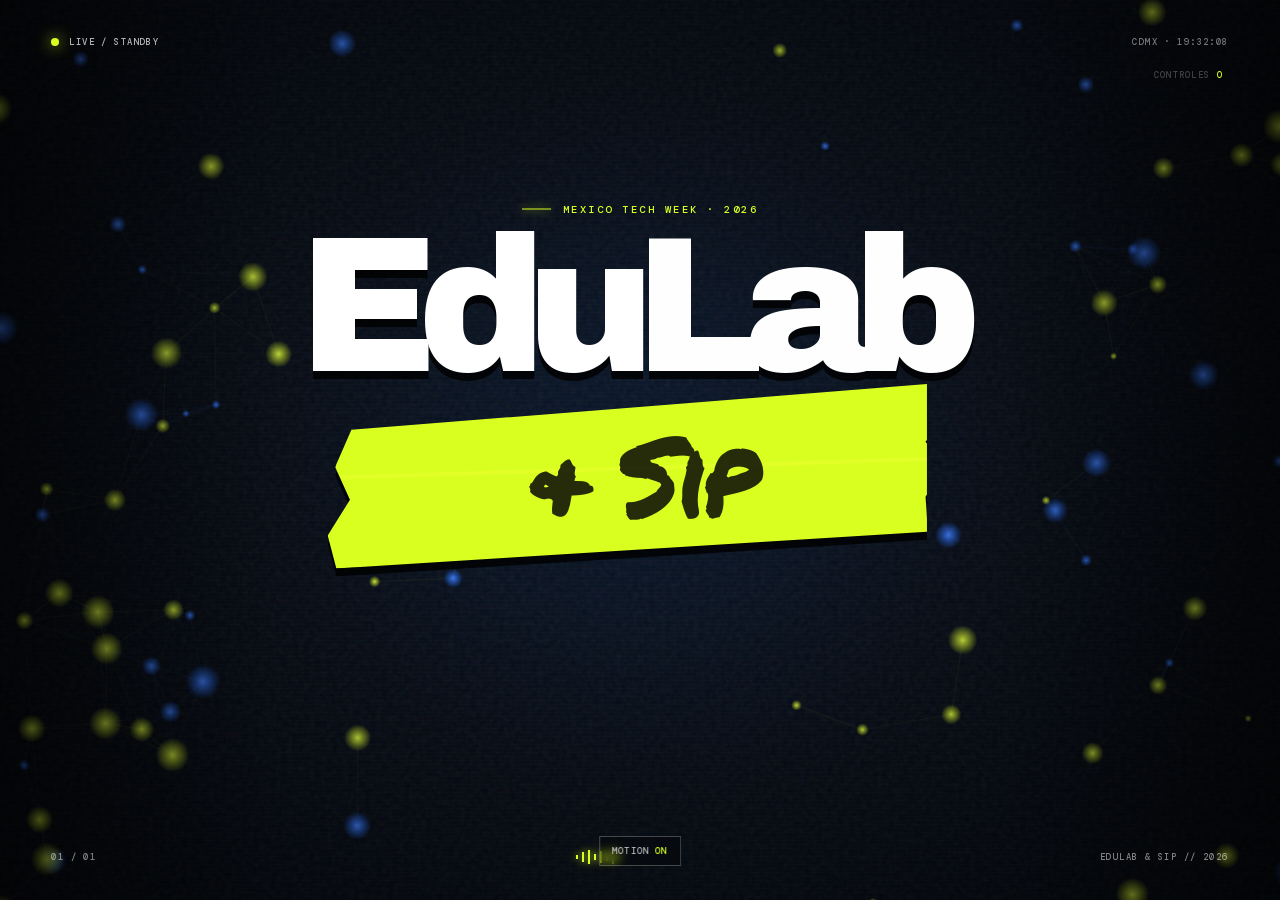
==== index.html @ c6110ec2 "feat:primer commit" ====
<!doctype html>
<html lang="es">
  <head>
    <meta charset="UTF-8" />
    <meta name="viewport" content="width=device-width, initial-scale=1.0" />
    <meta name="theme-color" content="#050505" />
    <title>EduLab &amp; Sip — Signal Found</title>
    <link rel="preload" href="fonts/archivo-black.woff2" as="font" type="font/woff2" crossorigin />
    <link rel="preload" href="fonts/permanent-marker.woff2" as="font" type="font/woff2" crossorigin />
    <link rel="stylesheet" href="styles.css" />
  </head>
  <body>
    <main class="stage" aria-label="Pantalla de espera EduLab y Sip">
      <canvas id="reef" aria-hidden="true"></canvas>
      <div class="grain" aria-hidden="true"></div>
      <div class="scanlines" aria-hidden="true"></div>
      <div class="vignette" aria-hidden="true"></div>

      <header class="topbar">
        <span class="system-tag"><i></i> LIVE / STANDBY</span>
        <span class="system-tag right">CDMX · 19:32:08</span>
      </header>

      <section class="hero">
        <div class="eyebrow"><span></span> MEXICO TECH WEEK · 2026</div>
        <div class="wordmark" aria-label="EduLab y Sip">
          <div class="edu">EduLab</div>
          <div class="brush-wrap"><div class="brush"><span>&amp; Sip</span></div></div>
          <div class="byline">by <strong>Dekids</strong></div>
        </div>
        <p class="status"><span class="orb"></span> Para gente sin miedo a soñar</p>
      </section>

      <section class="show" aria-live="polite" aria-hidden="true">
        <div class="show-art" aria-hidden="true">
          <svg class="rocket-doodle" viewBox="0 0 180 250" fill="none">
            <path d="M95 20C140 62 143 125 116 166L65 111C57 72 70 40 95 20Z" stroke="currentColor" stroke-width="8" stroke-linejoin="round" />
            <path d="M65 111L32 124L51 151L72 145M116 166L108 200L78 176L82 154" stroke="currentColor" stroke-width="8" stroke-linejoin="round" />
            <circle cx="96" cy="86" r="18" stroke="currentColor" stroke-width="8" />
            <path d="M48 151C31 171 25 194 30 222M61 159C50 185 51 209 62 231M73 170C70 195 76 216 91 233" stroke="#ff3bb9" stroke-width="9" stroke-linecap="round" />
          </svg>
          <span class="doodle star-one">✦</span><span class="doodle star-two">✧</span><span class="doodle spark">✹</span>
          <span class="orbit orbit-one"></span><span class="orbit orbit-two"></span>
          <span class="idea-bulb">✷</span>
        </div>
        <div class="show-moments back" id="showMomentsBack" aria-hidden="true"></div>
        <div class="show-moments" id="showMoments" aria-hidden="true"></div>
        <div class="show-kicker">EDULAB &amp; SIP · PRESENTACIÓN <span id="showNumber">01</span></div>
        <div class="show-progress"><i id="progressFill"></i></div>
        <div class="show-copy">
          <p id="showOverline"></p>
          <h1 id="showTitle"></h1>
          <p id="showBody"></p>
        </div>
        <div class="show-extra" id="showExtra"></div>
        <div class="show-timer" id="showTimer" aria-live="off"></div>
        <div class="show-index"><span id="sceneIndex">01</span> / <span id="sceneTotal">03</span></div>
      </section>

      <footer class="footer">
        <span>01 / 01</span>
        <div class="signal"><b></b><b></b><b></b><b></b><b></b><b></b><b></b><b></b></div>
        <span>EDULAB &amp; SIP // 2026</span>
      </footer>
      <button class="sound-toggle" type="button" aria-pressed="false">MOTION <span>ON</span></button>
      <button class="operator-toggle" type="button" aria-expanded="false">CONTROLES <span>O</span></button>
      <aside class="operator-panel" aria-label="Controles de operador" aria-hidden="true">
        <strong>OPERADOR</strong>
        <p><kbd>1</kbd><kbd>2</kbd><kbd>3</kbd> Lanzar presentación</p>
        <p><kbd>S</kbd> Espera &nbsp; <kbd>ESPACIO</kbd> Pausa</p>
        <p><kbd>←</kbd><kbd>→</kbd> Escena &nbsp; <kbd>F</kbd> Fullscreen</p>
        <p><kbd>M</kbd> Auto / Manual &nbsp; <kbd>P</kbd> Presentador</p>
      </aside>
    </main>
    <script src="vendor/qrcode.js"></script>
    <script src="vendor/anime.umd.min.js"></script>
    <script src="moments.js"></script>
    <script src="cierre.js"></script>
    <script src="decks.js"></script>
    <script src="app.js"></script>
  </body>
</html>
---- styles.css ----
@font-face { font-family:"Archivo Black"; font-weight:400; font-display:swap; src:url("fonts/archivo-black.woff2") format("woff2"); }
@font-face { font-family:"DM Mono"; font-weight:400; font-display:swap; src:url("fonts/dm-mono-400.woff2") format("woff2"); }
@font-face { font-family:"DM Mono"; font-weight:500; font-display:swap; src:url("fonts/dm-mono-500.woff2") format("woff2"); }
@font-face { font-family:"Permanent Marker"; font-weight:400; font-display:swap; src:url("fonts/permanent-marker.woff2") format("woff2"); }
@font-face { font-family:"Space Grotesk"; font-weight:300 700; font-display:swap; src:url("fonts/space-grotesk.woff2") format("woff2"); }
:root { color-scheme: dark; --lime:#d9ff20; --blue:#1457ff; --ink:#030711; }
* { box-sizing: border-box; }
html,body,.stage { width:100%; height:100%; margin:0; overflow:hidden; background:var(--ink); }
body { font-family:"Space Grotesk", sans-serif; color:#fff; }
.stage { position:relative; isolation:isolate; min-height:540px; }
#reef,.grain,.scanlines,.vignette { position:absolute; inset:0; width:100%; height:100%; pointer-events:none; }
#reef { z-index:-4; }
.grain { z-index:-3; opacity:.1; background-image:url("data:image/svg+xml,%3Csvg viewBox='0 0 180 180' xmlns='http://www.w3.org/2000/svg'%3E%3Cfilter id='n'%3E%3CfeTurbulence type='fractalNoise' baseFrequency='.9' numOctaves='3' stitchTiles='stitch'/%3E%3C/filter%3E%3Crect width='100%25' height='100%25' filter='url(%23n)' opacity='.75'/%3E%3C/svg%3E"); mix-blend-mode:screen; }
.scanlines { z-index:-2; opacity:.12; background:repeating-linear-gradient(0deg, transparent 0 3px, rgba(255,255,255,.18) 4px); }
.vignette { z-index:-1; background:radial-gradient(ellipse at center, transparent 24%, rgba(0,0,0,.42) 86%), linear-gradient(90deg,rgba(0,0,0,.5),transparent 22%,transparent 78%,rgba(0,0,0,.5)); }
.topbar,.footer { position:absolute; left:clamp(25px,4vw,84px); right:clamp(25px,4vw,84px); display:flex; justify-content:space-between; align-items:center; font:500 clamp(9px,.7vw,13px) "DM Mono",monospace; letter-spacing:.16em; }
.topbar { top:clamp(24px,4vh,56px); }
.system-tag { display:flex; align-items:center; gap:10px; color:rgba(255,255,255,.7); }
.system-tag i { display:block; width:8px;height:8px;background:var(--lime);border-radius:50%;box-shadow:0 0 15px var(--lime);animation:blink 1.5s infinite; }
.right { color:rgba(255,255,255,.45); }
.hero { position:absolute; inset:0; display:grid; place-content:center; text-align:center; transform:translateY(-1.5vh); }
.eyebrow { display:flex; align-items:center; justify-content:center; gap:12px; margin:0 0 clamp(12px,2.4vh,28px); color:var(--lime); font:500 clamp(10px,.82vw,15px) "DM Mono",monospace; letter-spacing:.24em; }
.eyebrow span { width:29px;height:1px;background:var(--lime);box-shadow:0 0 10px var(--lime); }
.wordmark { filter:drop-shadow(0 8px 0 rgba(0,0,0,.8)); }
.edu { font:normal clamp(88px,15vw,278px)/.72 "Archivo Black",sans-serif; letter-spacing:-.1em; padding-right:.1em; white-space:nowrap; }
.brush { position:relative; width:clamp(325px,48vw,910px); height:clamp(94px,13vw,245px); margin:clamp(10px,1.9vh,22px) auto; display:grid; place-items:center; background:var(--lime); transform:rotate(-1.8deg) skewX(-8deg); clip-path:polygon(2% 17%, 97% 0, 99% 22%, 96% 35%,100% 49%,97% 68%,98% 89%, 2% 100%,0 80%,3% 59%,0 39%); box-shadow:0 0 24px rgba(216,255,0,.36); }
.brush::after { content:""; position:absolute; inset:10% 1%; background:linear-gradient(transparent 42%,rgba(255,255,255,.25) 43% 45%,transparent 46%); mix-blend-mode:overlay; }
.brush span { position:relative; z-index:1; color:#050505; font:normal clamp(50px,8.7vw,164px)/.8 "Permanent Marker",cursive; letter-spacing:-.08em; transform:skewX(8deg) translateY(-2%); white-space:nowrap; }
.byline { font:500 clamp(17px,2.4vw,46px)/1 "Space Grotesk",sans-serif; letter-spacing:-.06em; }
.byline strong { font-weight:700; }
.status { display:flex; align-items:center; justify-content:center; gap:11px; margin:clamp(28px,5vh,65px) 0 0; color:rgba(255,255,255,.83); font-size:clamp(13px,1.2vw,22px); letter-spacing:.02em; }
.orb { width:9px;height:9px;border-radius:50%;background:var(--blue); box-shadow:0 0 0 0 rgba(20,87,255,.7); animation:pulse 2s infinite; }
.footer { bottom:clamp(24px,4vh,56px); color:rgba(255,255,255,.5); }
.signal { display:flex;align-items:center;gap:4px;height:14px; }
.signal b { width:2px;background:var(--lime);box-shadow:0 0 8px var(--lime); animation:bars 1.35s ease-in-out infinite alternate; }
.signal b:nth-child(1){height:4px}.signal b:nth-child(2){height:10px;animation-delay:.15s}.signal b:nth-child(3){height:14px;animation-delay:.5s}.signal b:nth-child(4){height:6px;animation-delay:.25s}.signal b:nth-child(5){height:12px;animation-delay:.7s}.signal b:nth-child(6){height:8px;animation-delay:.1s}.signal b:nth-child(7){height:14px;animation-delay:.4s}.signal b:nth-child(8){height:4px;animation-delay:.65s}
.sound-toggle { position:absolute; bottom:clamp(22px,3.8vh,52px); left:50%; transform:translateX(-50%); border:1px solid rgba(255,255,255,.25); background:rgba(0,0,0,.24); color:rgba(255,255,255,.7); padding:8px 12px; font:500 9px "DM Mono",monospace; letter-spacing:.13em; cursor:pointer; backdrop-filter:blur(4px); }
.sound-toggle span { color:var(--lime); }
.operator-toggle { position:absolute; top:clamp(56px,7.5vh,100px); right:clamp(25px,4vw,84px); border:0; background:transparent; color:rgba(255,255,255,.24); font:500 9px "DM Mono",monospace; letter-spacing:.14em; cursor:pointer; }
.operator-toggle span { color:var(--lime); }
.operator-panel { position:absolute; top:clamp(78px,10vh,132px); right:clamp(25px,4vw,84px); z-index:5; width:230px; padding:16px 17px; border:1px solid rgba(217,255,32,.27); background:rgba(2,6,15,.84); backdrop-filter:blur(12px); color:rgba(255,255,255,.72); font:500 10px/1.6 "DM Mono",monospace; letter-spacing:.05em; opacity:0; transform:translateY(-8px); pointer-events:none; transition:.22s ease; }
.operator-panel.open { opacity:1; transform:none; pointer-events:auto; }
.operator-panel strong { display:block;margin-bottom:7px;color:var(--lime);letter-spacing:.16em;font-size:10px; }.operator-panel p { margin:6px 0; }.operator-panel kbd { display:inline-grid;place-items:center;min-width:20px;height:18px;margin-right:3px;border:1px solid rgba(255,255,255,.25);color:#fff;font:500 9px "DM Mono",monospace; }
.show { --scene-duration:4.2s; position:absolute; inset:0; z-index:2; display:grid; place-items:center; padding:10vh 10vw; text-align:center; opacity:0; visibility:hidden; pointer-events:none; transition:opacity .45s ease,visibility 0s linear .45s; }.show.active { opacity:1;visibility:visible;transition:opacity .45s ease; }.show::before { content:""; position:absolute; inset:0; background:radial-gradient(ellipse at center, rgba(5,20,41,.3), rgba(1,4,11,.76)); z-index:-1; }.show-copy { max-width:min(1140px,86vw); }.show-kicker { position:absolute; top:clamp(30px,5vh,70px); left:50%;transform:translateX(-50%); color:var(--lime);font:500 clamp(10px,.8vw,14px) "DM Mono",monospace;letter-spacing:.2em;white-space:nowrap; }.show-progress { position:absolute;top:clamp(58px,8.3vh,112px);left:10vw;right:10vw;height:2px;background:rgba(255,255,255,.16);overflow:hidden; }.show-progress i { display:block;height:100%;width:100%;transform:scaleX(0);transform-origin:left;background:var(--lime);box-shadow:0 0 14px var(--lime); }.show-copy p:first-child { margin:0 0 16px;color:var(--lime);font:500 clamp(11px,1vw,17px) "DM Mono",monospace;letter-spacing:.22em; }.show h1 { margin:0;color:#fff;font:normal clamp(78px,15vw,278px)/.92 "Archivo Black",sans-serif;letter-spacing:-.095em;text-wrap:balance; }.show h1.long-title { font-size:clamp(48px,8vw,154px);line-height:.98; }.show h1.marker { color:var(--lime);font-family:"Permanent Marker",cursive;letter-spacing:-.07em; }.show-copy p:last-child { max-width:660px;margin:clamp(25px,4vh,48px) auto 0;color:rgba(255,255,255,.86);font-size:clamp(18px,1.7vw,30px); }.show-index { position:absolute;right:clamp(25px,4vw,84px);bottom:clamp(24px,4vh,56px);font:500 clamp(10px,.8vw,14px) "DM Mono",monospace;color:rgba(255,255,255,.62);letter-spacing:.18em; }.stage.presenting .hero,.stage.presenting .sound-toggle { opacity:0;pointer-events:none;transition:opacity .35s ease; }.hero,.sound-toggle {transition:opacity .35s ease;}
.show-art { position:absolute;inset:0;overflow:hidden;z-index:-1;opacity:.78; }.rocket-doodle { position:absolute;width:clamp(95px,14vw,230px);right:5vw;bottom:6vh;color:var(--lime);filter:drop-shadow(0 0 13px rgba(217,255,32,.35));transform:rotate(33deg); }.show.reveal .rocket-doodle{animation:launch 1.3s .15s cubic-bezier(.15,.8,.25,1) both;}.doodle { position:absolute;color:var(--lime);font-size:clamp(36px,5vw,88px);line-height:1;text-shadow:0 0 15px currentColor; }.star-one{left:9vw;top:21vh}.star-two{right:21vw;top:26vh;color:#22d7ff}.spark{left:20vw;bottom:20vh;color:#ff3bb9}.show.reveal .doodle{animation:twinkle .9s .3s both}.orbit{position:absolute;border:3px solid rgba(34,215,255,.76);border-radius:50%;width:clamp(100px,17vw,300px);height:clamp(32px,5vw,85px);left:4vw;bottom:9vh;transform:rotate(-25deg);}.orbit-two{left:auto;right:25vw;top:13vh;width:clamp(76px,11vw,190px);border-color:rgba(255,59,185,.72);}.show.reveal .orbit{animation:orbitIn .9s both}.idea-bulb{position:absolute;right:12vw;top:25vh;color:var(--lime);font-size:clamp(50px,7vw,120px);transform:rotate(180deg);text-shadow:0 0 20px var(--lime);}.show.reveal .idea-bulb{animation:bulb .8s .45s both}@keyframes launch{from{opacity:0;transform:translate(-70vw,70vh) rotate(33deg) scale(.45)}to{opacity:1;transform:rotate(33deg) scale(1)}}@keyframes twinkle{0%{opacity:0;transform:scale(.2) rotate(-30deg)}70%{opacity:1;transform:scale(1.25) rotate(15deg)}100%{opacity:1;transform:none}}@keyframes orbitIn{from{opacity:0;transform:scale(.1) rotate(-25deg)}to{opacity:1;transform:scale(1) rotate(-25deg)}}@keyframes bulb{from{opacity:0;transform:rotate(180deg) scale(.2)}to{opacity:1;transform:rotate(180deg) scale(1)}}
.show[data-art="stars"] .rocket-doodle,.show[data-art="stars"] .orbit,.show[data-art="stars"] .idea-bulb{display:none}.show[data-art="orbit"] .rocket-doodle,.show[data-art="orbit"] .doodle{display:none}.show[data-art="orbit"] .idea-bulb{display:block}.show[data-art="rocket"] .orbit{opacity:.3}.show[data-fx]::after{content:"";position:absolute;inset:0;pointer-events:none;z-index:-.5;opacity:0}.show.reveal[data-fx="warp"]::after{background:repeating-radial-gradient(ellipse at 50% 55%,transparent 0 2vh,rgba(34,215,255,.5) 2.2vh 2.5vh,transparent 2.7vh 7vh);animation:warp .85s ease-out both}.show.reveal[data-fx="burst"]::after{background:radial-gradient(circle at 50% 50%,rgba(217,255,32,.95),rgba(255,59,185,.55) 12%,transparent 42%);animation:burst .9s ease-out both}.show.reveal[data-fx="blueprint"]::after{background:linear-gradient(90deg,transparent 49.5%,rgba(34,215,255,.7) 50%,transparent 50.5%),linear-gradient(0deg,transparent 49.5%,rgba(34,215,255,.7) 50%,transparent 50.5%);background-size:9vw 9vw;animation:gridReveal .8s ease-out both}.show.reveal[data-fx="countdown"]::after{background:linear-gradient(105deg,transparent 33%,rgba(217,255,32,.72) 34% 35%,transparent 36% 48%,rgba(255,59,185,.65) 49% 50%,transparent 51%);animation:slash .8s ease-out both}.show.reveal[data-fx="constellation"]::after{background:radial-gradient(circle at 18% 33%,#fff 0 2px,transparent 3px),radial-gradient(circle at 80% 24%,#fff 0 2px,transparent 3px),radial-gradient(circle at 67% 76%,#fff 0 2px,transparent 3px);animation:starsweep 1s both}.show.reveal[data-fx="celebrate"]::after{background:conic-gradient(from 0deg at 50% 50%,transparent,rgba(255,59,185,.4),transparent,rgba(217,255,32,.45),transparent);animation:spinBurst .9s ease-out both}.show.reveal[data-fx="orbit"] .show-art{animation:artSpin 1s cubic-bezier(.16,.8,.22,1) both}.show.reveal[data-fx="lift"] .show-copy{animation:lift .85s cubic-bezier(.18,.8,.2,1) both}@keyframes warp{from{opacity:1;transform:scale(.1)}to{opacity:0;transform:scale(2.2)}}@keyframes burst{from{opacity:1;transform:scale(.15)}to{opacity:0;transform:scale(2)}}@keyframes gridReveal{from{opacity:.8;transform:translateY(100%)}to{opacity:0;transform:none}}@keyframes slash{from{opacity:1;transform:translateX(-60%)}to{opacity:0;transform:translateX(60%)}}@keyframes starsweep{from{opacity:0;transform:scale(.3)}40%{opacity:1}to{opacity:0;transform:scale(1.9)}}@keyframes spinBurst{from{opacity:.9;transform:rotate(-90deg) scale(.2)}to{opacity:0;transform:rotate(100deg) scale(1.8)}}@keyframes artSpin{from{opacity:0;transform:rotate(-40deg) scale(.5)}to{opacity:1;transform:none}}@keyframes lift{from{opacity:0;transform:translateY(9vh) scale(.94)}to{opacity:1;transform:none}}
@keyframes showIn { from {opacity:0;transform:translateY(25px)} to {opacity:1;transform:none} } @keyframes progress { from{width:0}to{width:100%} }
@keyframes arrive { from{opacity:0;transform:translateY(26px);filter:blur(7px)} to{opacity:1;transform:none;filter:none} }
@keyframes blink { 50%{opacity:.18} }
@keyframes pulse { 70%{box-shadow:0 0 0 11px transparent} 100%{box-shadow:0 0 0 0 transparent} }
@keyframes bars { to{transform:scaleY(.38);opacity:.4} }
@media (max-aspect-ratio: 4/5) { .right,.footer .signal {display:none}.hero{transform:translateY(-2vh)}.brush{width:70vw}.edu{font-size:23vw}.brush span{font-size:13vw}.footer{font-size:8px}.status{margin-top:4vh}.show{padding:12vh 8vw}.show h1{font-size:18vw}.operator-toggle{top:55px}.operator-panel{top:76px} }

.show.manual .show-progress i { opacity:.22; box-shadow:none; }

/* Escenas con media, QR o votación: texto a la izquierda, extra a la derecha. */
.show.has-extra { grid-template-columns:minmax(0,1.1fr) minmax(0,1fr); gap:5vw; text-align:left; padding:14vh 7vw 10vh; }
.show.has-extra .show-copy { max-width:none; }
.show.has-extra h1, .show.has-extra h1.long-title { font-size:clamp(40px,6.2vw,120px); line-height:.96; }
.show.has-extra .show-copy p:last-child { margin-left:0; font-size:clamp(16px,1.5vw,26px); }
.show-extra { display:none; justify-self:center; align-self:center; width:100%; max-height:68vh; }
.show.has-extra .show-extra { display:flex; flex-direction:column; align-items:center; justify-content:center; gap:16px; }
.show-extra img, .show-extra video, .show-extra iframe { width:100%; max-height:62vh; object-fit:contain; border:2px solid var(--lime); background:#000; box-shadow:0 0 30px rgba(217,255,32,.22); }
.show-extra iframe { height:62vh; }
.show-extra figcaption, .show-extra .extra-caption { color:rgba(255,255,255,.7); font:500 clamp(10px,.9vw,15px) "DM Mono",monospace; letter-spacing:.14em; text-transform:uppercase; text-align:center; }
.show-timer { display:none; position:absolute; left:clamp(25px,4vw,84px); bottom:clamp(24px,4vh,56px); color:var(--lime); font:normal clamp(34px,5vw,82px)/1 "DM Mono",monospace; letter-spacing:-.08em; text-shadow:0 0 18px rgba(217,255,32,.35); }
.show-timer.active { display:block; }
.qr-box { background:#fff; padding:clamp(12px,1.6vw,26px); border-radius:6px; box-shadow:0 0 40px rgba(217,255,32,.3); line-height:0; }
.qr-box svg { width:clamp(180px,24vw,420px); height:auto; }
.qr-url { color:var(--lime); font:500 clamp(12px,1.2vw,22px) "DM Mono",monospace; letter-spacing:.08em; word-break:break-all; text-align:center; }
.poll { width:100%; display:grid; gap:clamp(12px,2vh,24px); }
.poll-row { display:grid; gap:6px; }
.poll-head { display:flex; justify-content:space-between; align-items:baseline; font:normal clamp(18px,2.2vw,40px) "Archivo Black",sans-serif; letter-spacing:-.04em; }
.poll-head b { color:var(--lime); font-weight:normal; }
.poll-track { height:clamp(14px,2.4vh,30px); background:rgba(255,255,255,.12); overflow:hidden; }
.poll-track i { display:block; height:100%; width:0; background:var(--lime); box-shadow:0 0 16px var(--lime); transition:width .6s cubic-bezier(.2,.8,.2,1); }
.poll-row:nth-child(2) .poll-track i { background:#ff3bb9; box-shadow:0 0 16px #ff3bb9; }
.poll-row:nth-child(3) .poll-track i { background:#22d7ff; box-shadow:0 0 16px #22d7ff; }
@media (max-aspect-ratio: 4/5) { .show.has-extra { grid-template-columns:1fr; text-align:center; } }

/* La transición base (entrada, salida y barra de progreso) la maneja Anime.js desde app.js. */

/* Movimiento continuo: las decoraciones siguen vivas después de entrar. */
.show.reveal .rocket-doodle { animation:launch 1.3s .15s cubic-bezier(.15,.8,.25,1) both, rocketFloat 6s 1.6s ease-in-out infinite alternate; }
.show.reveal .doodle { animation:twinkle .9s .3s both, doodlePulse 3.4s 1.4s ease-in-out infinite alternate; }
.show.reveal .star-two { animation-delay:.3s,2.1s; }
.show.reveal .spark { animation-delay:.3s,2.8s; }
.show.reveal .orbit { animation:orbitIn .9s both, orbitDrift 10s 1s ease-in-out infinite alternate; }
.show.reveal .idea-bulb { animation:bulb .8s .45s both, bulbGlow 3s 1.4s ease-in-out infinite alternate; }
@keyframes rocketFloat { from{transform:translateY(0) rotate(33deg)} to{transform:translateY(-1.8vh) rotate(33deg)} }
@keyframes doodlePulse { from{opacity:1;transform:none} to{opacity:.6;transform:scale(1.12) rotate(8deg)} }
@keyframes orbitDrift { from{transform:rotate(-25deg) scale(1)} to{transform:rotate(-20deg) scale(1.05)} }
@keyframes bulbGlow { from{transform:rotate(180deg) scale(1)} to{transform:rotate(180deg) scale(1.08);text-shadow:0 0 34px var(--lime)} }

@media (prefers-reduced-motion: reduce) {
  .show-art, .show-art *, .show-copy p, .show h1 .w, .show-extra, .show::after { animation-duration:.01ms !important; animation-delay:0s !important; animation-iteration-count:1 !important; }
  .poll-track i { transition:none; }
}
/* splitText envuelve cada palabra: que nunca se parta a mitad de palabra. */
.show h1 [data-word] { white-space:nowrap; }

/* Fase 2: capa de momentos, consulta SQL, votación y cuenta regresiva. */
.show-moments { position:absolute; inset:0; z-index:3; pointer-events:none; overflow:hidden; }
.show-moments svg { display:block; }
.code-box { margin:0; width:100%; padding:clamp(16px,2vw,32px); background:rgba(2,6,15,.82); border:2px solid var(--lime); box-shadow:0 0 30px rgba(217,255,32,.22); font:500 clamp(15px,1.8vw,32px)/1.5 "DM Mono",monospace; color:#fff; white-space:pre-wrap; text-align:left; min-height:8em; }
.code-box b { color:var(--lime); font-weight:500; }
.caret { display:inline-block; width:.55em; height:1.1em; margin-left:2px; vertical-align:text-bottom; background:var(--lime); animation:caretBlink 1s steps(1) infinite; }
@keyframes caretBlink { 50% { opacity:0; } }
.poll-row.leader .poll-head b { text-shadow:0 0 18px var(--lime); }
.poll-row.leader .poll-track i { filter:brightness(1.25); }
.show-timer.urgent { color:#ff3bb9; text-shadow:0 0 22px rgba(255,59,185,.7); }
.show-moments.back { z-index:-1; }

.brush-wrap { display:block; }

/* Deck 3: contador de manos, universo y cohete de progreso. */
.counter { display:grid; justify-items:center; gap:8px; }
.counter b { font:normal clamp(110px,22vw,420px)/.85 "Archivo Black",sans-serif; letter-spacing:-.06em; color:var(--lime); text-shadow:0 0 40px rgba(217,255,32,.45); }
.counter span { color:rgba(255,255,255,.75); font:500 clamp(12px,1.2vw,22px) "DM Mono",monospace; letter-spacing:.2em; text-transform:uppercase; }
.chips { display:flex; flex-wrap:wrap; gap:8px; justify-content:center; }
.chips span { padding:6px 14px; border:1px solid var(--lime); color:var(--lime); font:500 clamp(10px,.95vw,16px) "DM Mono",monospace; letter-spacing:.14em; text-transform:uppercase; }
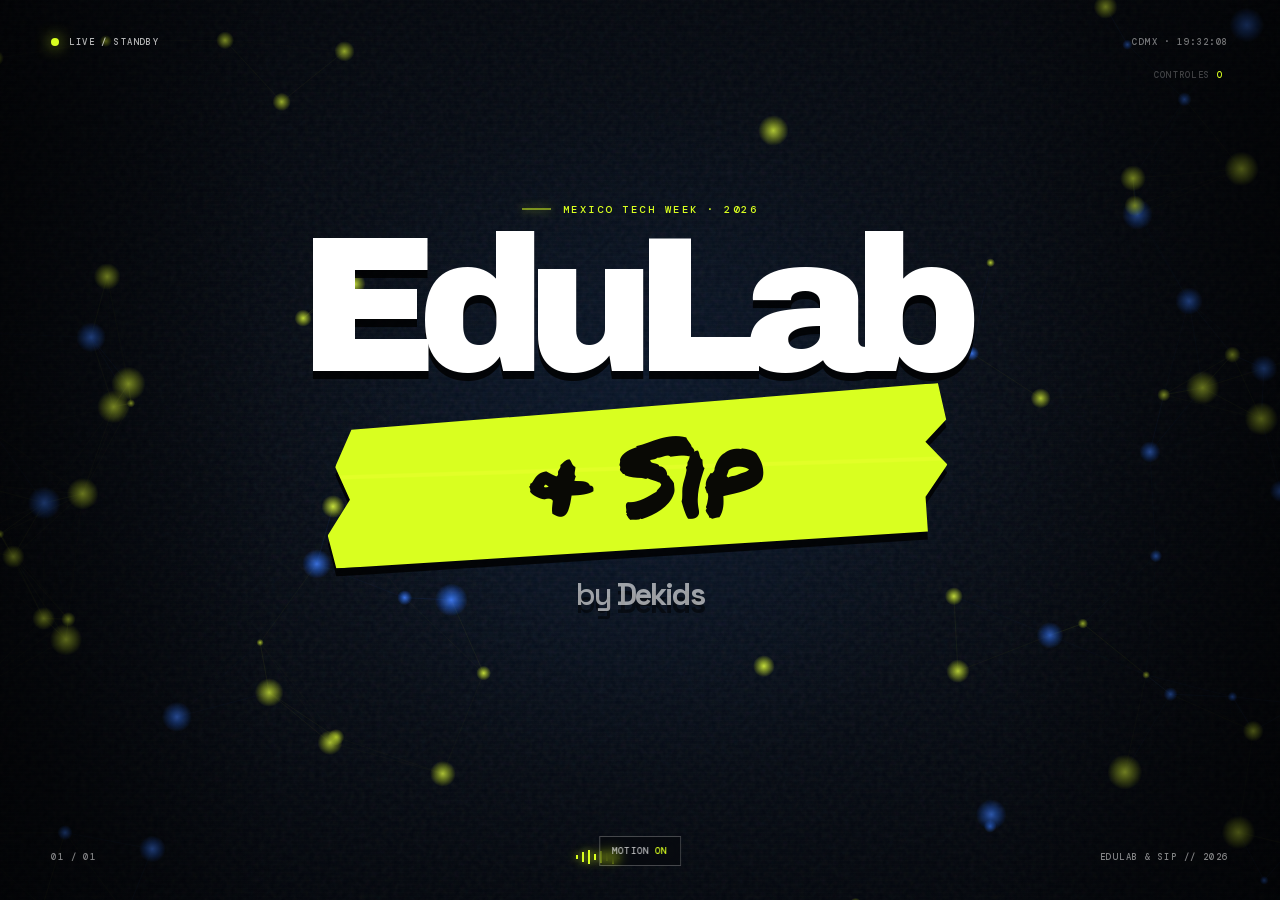
==== commit 8375be48: "feat: version de axl" ====
--- a/index.html
+++ b/index.html
@@ -76,6 +76,7 @@
     <script src="vendor/anime.umd.min.js"></script>
     <script src="moments.js"></script>
     <script src="cierre.js"></script>
+    <script src="viaje.js"></script>
     <script src="decks.js"></script>
     <script src="app.js"></script>
   </body>
--- a/styles.css
+++ b/styles.css
@@ -119,3 +119,12 @@
 .counter span { color:rgba(255,255,255,.75); font:500 clamp(12px,1.2vw,22px) "DM Mono",monospace; letter-spacing:.2em; text-transform:uppercase; }
 .chips { display:flex; flex-wrap:wrap; gap:8px; justify-content:center; }
 .chips span { padding:6px 14px; border:1px solid var(--lime); color:var(--lime); font:500 clamp(10px,.95vw,16px) "DM Mono",monospace; letter-spacing:.14em; text-transform:uppercase; }
+
+/* Tema "dream" (deck 1, El viaje a la luna): sueño de niño, noche azul, marcador y crayón en amarillo, coral y celeste. */
+.show[data-theme="dream"] { --lime:#ffd84d; }
+.show[data-theme="dream"]::before { background:radial-gradient(ellipse at 50% 28%, rgba(52,38,120,.5), rgba(8,6,30,.84)); }
+.show[data-theme="dream"] .show-art { display:none; }
+.show[data-theme="dream"] h1 { color:#fff3d6; text-shadow:0 5px 0 rgba(8,6,30,.55); }
+.show[data-theme="dream"] h1.marker { color:#ffd84d; text-shadow:0 5px 0 rgba(8,6,30,.6), 0 0 18px rgba(8,6,30,.85); }
+.show[data-theme="dream"] .show-copy p:first-child { color:#ff9ad5; }
+.show[data-theme="dream"] .show-progress i { background:#ffd84d; box-shadow:0 0 14px rgba(255,216,77,.7); }
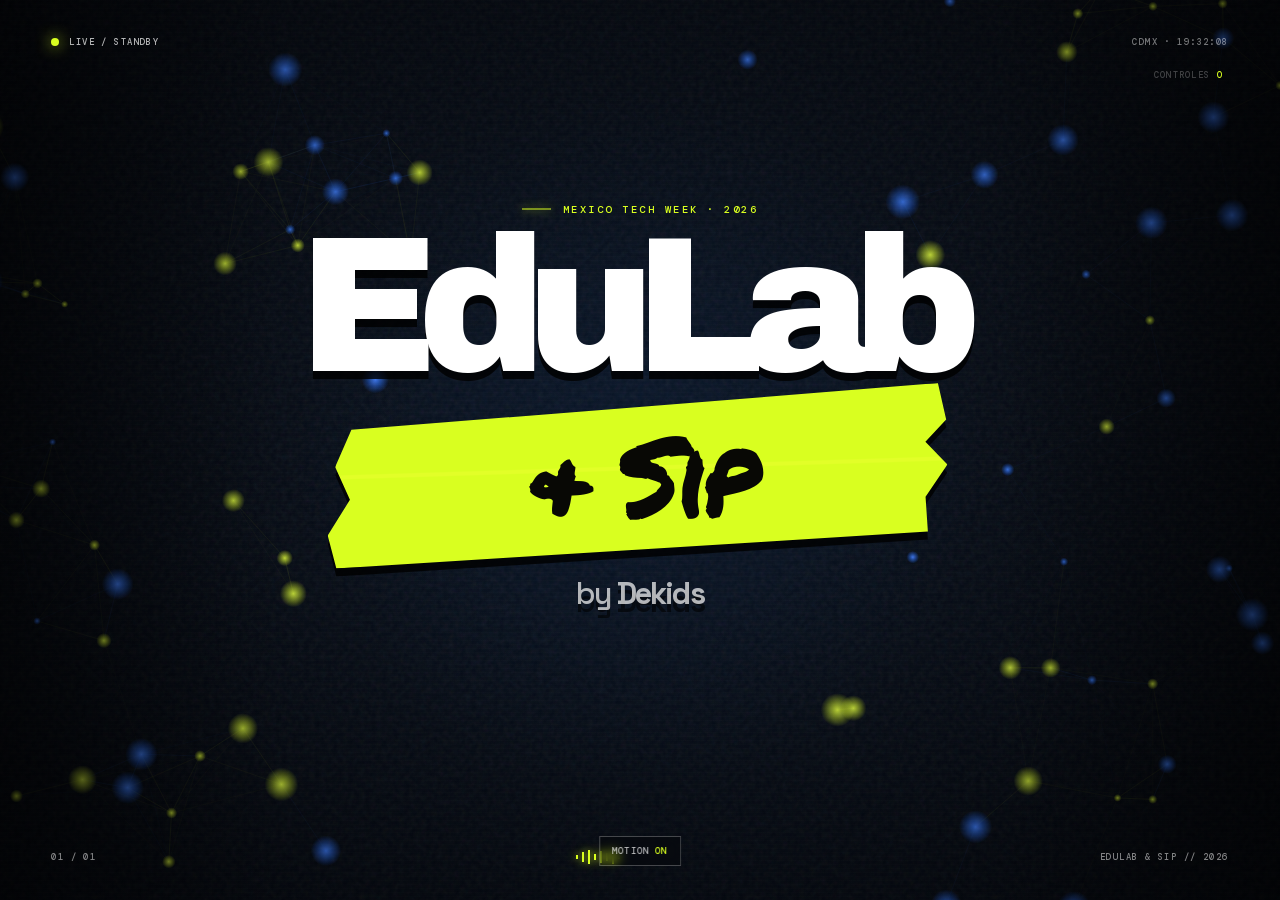
==== commit 78dae16d: "feat: version final para la tech week" ====
--- a/index.html
+++ b/index.html
@@ -4,7 +4,7 @@
     <meta charset="UTF-8" />
     <meta name="viewport" content="width=device-width, initial-scale=1.0" />
     <meta name="theme-color" content="#050505" />
-    <title>EduLab &amp; Sip — Signal Found</title>
+    <title>EduLab &amp; Sip · Signal Found</title>
     <link rel="preload" href="fonts/archivo-black.woff2" as="font" type="font/woff2" crossorigin />
     <link rel="preload" href="fonts/permanent-marker.woff2" as="font" type="font/woff2" crossorigin />
     <link rel="stylesheet" href="styles.css" />
@@ -32,12 +32,14 @@
       </section>
 
       <section class="show" aria-live="polite" aria-hidden="true">
+        <div class="show-backdrop" id="showBackdrop" aria-hidden="true"><i class="bd"></i><i class="bd"></i></div>
         <div class="show-art" aria-hidden="true">
-          <svg class="rocket-doodle" viewBox="0 0 180 250" fill="none">
-            <path d="M95 20C140 62 143 125 116 166L65 111C57 72 70 40 95 20Z" stroke="currentColor" stroke-width="8" stroke-linejoin="round" />
-            <path d="M65 111L32 124L51 151L72 145M116 166L108 200L78 176L82 154" stroke="currentColor" stroke-width="8" stroke-linejoin="round" />
-            <circle cx="96" cy="86" r="18" stroke="currentColor" stroke-width="8" />
-            <path d="M48 151C31 171 25 194 30 222M61 159C50 185 51 209 62 231M73 170C70 195 76 216 91 233" stroke="#ff3bb9" stroke-width="9" stroke-linecap="round" />
+          <svg class="rocket-doodle" viewBox="0 0 180 260" fill="none" stroke-linecap="round" stroke-linejoin="round">
+            <path d="M90 12C128 46 134 118 120 176H60C46 118 52 46 90 12Z" stroke="currentColor" stroke-width="8" />
+            <circle cx="90" cy="82" r="18" stroke="currentColor" stroke-width="8" />
+            <path d="M61 128C44 142 32 160 30 196L61 176M119 128C136 142 148 160 150 196L119 176" stroke="currentColor" stroke-width="8" />
+            <path d="M72 176L78 196H102L108 176" stroke="currentColor" stroke-width="8" />
+            <path d="M76 212C74 226 77 236 82 246M90 212V254M104 212C106 226 103 236 98 246" stroke="#ff3bb9" stroke-width="9" />
           </svg>
           <span class="doodle star-one">✦</span><span class="doodle star-two">✧</span><span class="doodle spark">✹</span>
           <span class="orbit orbit-one"></span><span class="orbit orbit-two"></span>
@@ -77,6 +79,8 @@
     <script src="moments.js"></script>
     <script src="cierre.js"></script>
     <script src="viaje.js"></script>
+    <script src="papel.js"></script>
+    <script src="papel2.js"></script>
     <script src="decks.js"></script>
     <script src="app.js"></script>
   </body>
--- a/styles.css
+++ b/styles.css
@@ -41,7 +41,7 @@
 .operator-panel { position:absolute; top:clamp(78px,10vh,132px); right:clamp(25px,4vw,84px); z-index:5; width:230px; padding:16px 17px; border:1px solid rgba(217,255,32,.27); background:rgba(2,6,15,.84); backdrop-filter:blur(12px); color:rgba(255,255,255,.72); font:500 10px/1.6 "DM Mono",monospace; letter-spacing:.05em; opacity:0; transform:translateY(-8px); pointer-events:none; transition:.22s ease; }
 .operator-panel.open { opacity:1; transform:none; pointer-events:auto; }
 .operator-panel strong { display:block;margin-bottom:7px;color:var(--lime);letter-spacing:.16em;font-size:10px; }.operator-panel p { margin:6px 0; }.operator-panel kbd { display:inline-grid;place-items:center;min-width:20px;height:18px;margin-right:3px;border:1px solid rgba(255,255,255,.25);color:#fff;font:500 9px "DM Mono",monospace; }
-.show { --scene-duration:4.2s; position:absolute; inset:0; z-index:2; display:grid; place-items:center; padding:10vh 10vw; text-align:center; opacity:0; visibility:hidden; pointer-events:none; transition:opacity .45s ease,visibility 0s linear .45s; }.show.active { opacity:1;visibility:visible;transition:opacity .45s ease; }.show::before { content:""; position:absolute; inset:0; background:radial-gradient(ellipse at center, rgba(5,20,41,.3), rgba(1,4,11,.76)); z-index:-1; }.show-copy { max-width:min(1140px,86vw); }.show-kicker { position:absolute; top:clamp(30px,5vh,70px); left:50%;transform:translateX(-50%); color:var(--lime);font:500 clamp(10px,.8vw,14px) "DM Mono",monospace;letter-spacing:.2em;white-space:nowrap; }.show-progress { position:absolute;top:clamp(58px,8.3vh,112px);left:10vw;right:10vw;height:2px;background:rgba(255,255,255,.16);overflow:hidden; }.show-progress i { display:block;height:100%;width:100%;transform:scaleX(0);transform-origin:left;background:var(--lime);box-shadow:0 0 14px var(--lime); }.show-copy p:first-child { margin:0 0 16px;color:var(--lime);font:500 clamp(11px,1vw,17px) "DM Mono",monospace;letter-spacing:.22em; }.show h1 { margin:0;color:#fff;font:normal clamp(78px,15vw,278px)/.92 "Archivo Black",sans-serif;letter-spacing:-.095em;text-wrap:balance; }.show h1.long-title { font-size:clamp(48px,8vw,154px);line-height:.98; }.show h1.marker { color:var(--lime);font-family:"Permanent Marker",cursive;letter-spacing:-.07em; }.show-copy p:last-child { max-width:660px;margin:clamp(25px,4vh,48px) auto 0;color:rgba(255,255,255,.86);font-size:clamp(18px,1.7vw,30px); }.show-index { position:absolute;right:clamp(25px,4vw,84px);bottom:clamp(24px,4vh,56px);font:500 clamp(10px,.8vw,14px) "DM Mono",monospace;color:rgba(255,255,255,.62);letter-spacing:.18em; }.stage.presenting .hero,.stage.presenting .sound-toggle { opacity:0;pointer-events:none;transition:opacity .35s ease; }.hero,.sound-toggle {transition:opacity .35s ease;}
+.show { --scene-duration:4.2s; position:absolute; inset:0; z-index:2; display:grid; place-items:center; padding:10vh 10vw; text-align:center; opacity:0; visibility:hidden; pointer-events:none; transition:opacity .45s ease,visibility 0s linear .45s; }.show.active { opacity:1;visibility:visible;transition:opacity .45s ease; }.show::before { content:""; position:absolute; inset:0; background:radial-gradient(ellipse at center, rgba(5,20,41,.3), rgba(1,4,11,.76)); z-index:-1; }.show-copy { max-width:100%; }   /* el ancho del área de contenido (sin tope en px ni en vw: con 86vw se desbordaba hacia la derecha y el texto quedaba descentrado) */   /* sin tope en px: el texto escala con la pantalla (con tope, a 1920 px las palabras se salían del contenedor y quedaban descentradas) */.show-kicker { position:absolute; top:clamp(30px,5vh,70px); left:50%;transform:translateX(-50%); color:var(--lime);font:500 clamp(10px,.8vw,14px) "DM Mono",monospace;letter-spacing:.2em;white-space:nowrap; }.show-progress { position:absolute;top:clamp(58px,8.3vh,112px);left:10vw;right:10vw;height:2px;background:rgba(255,255,255,.16);overflow:hidden; }.show-progress i { display:block;height:100%;width:100%;transform:scaleX(0);transform-origin:left;background:var(--lime);box-shadow:0 0 14px var(--lime); }.show-copy p:first-child { margin:0 0 16px;color:var(--lime);font:500 clamp(11px,1vw,17px) "DM Mono",monospace;letter-spacing:.22em; }.show h1 { margin:0;color:#fff;font:normal clamp(78px,15vw,278px)/.92 "Archivo Black",sans-serif;letter-spacing:-.095em;text-wrap:balance; }.show h1.long-title { font-size:clamp(48px,8vw,154px);line-height:.98; }.show h1.marker { color:var(--lime);font-family:"Permanent Marker",cursive;letter-spacing:-.07em; }.show-copy p:last-child { max-width:660px;margin:clamp(25px,4vh,48px) auto 0;color:rgba(255,255,255,.86);font-size:clamp(18px,1.7vw,30px); }.show-index { position:absolute;right:clamp(25px,4vw,84px);bottom:clamp(24px,4vh,56px);font:500 clamp(10px,.8vw,14px) "DM Mono",monospace;color:rgba(255,255,255,.62);letter-spacing:.18em; }.stage.presenting .hero,.stage.presenting .sound-toggle { opacity:0;pointer-events:none;transition:opacity .35s ease; }.hero,.sound-toggle {transition:opacity .35s ease;}
 .show-art { position:absolute;inset:0;overflow:hidden;z-index:-1;opacity:.78; }.rocket-doodle { position:absolute;width:clamp(95px,14vw,230px);right:5vw;bottom:6vh;color:var(--lime);filter:drop-shadow(0 0 13px rgba(217,255,32,.35));transform:rotate(33deg); }.show.reveal .rocket-doodle{animation:launch 1.3s .15s cubic-bezier(.15,.8,.25,1) both;}.doodle { position:absolute;color:var(--lime);font-size:clamp(36px,5vw,88px);line-height:1;text-shadow:0 0 15px currentColor; }.star-one{left:9vw;top:21vh}.star-two{right:21vw;top:26vh;color:#22d7ff}.spark{left:20vw;bottom:20vh;color:#ff3bb9}.show.reveal .doodle{animation:twinkle .9s .3s both}.orbit{position:absolute;border:3px solid rgba(34,215,255,.76);border-radius:50%;width:clamp(100px,17vw,300px);height:clamp(32px,5vw,85px);left:4vw;bottom:9vh;transform:rotate(-25deg);}.orbit-two{left:auto;right:25vw;top:13vh;width:clamp(76px,11vw,190px);border-color:rgba(255,59,185,.72);}.show.reveal .orbit{animation:orbitIn .9s both}.idea-bulb{position:absolute;right:12vw;top:25vh;color:var(--lime);font-size:clamp(50px,7vw,120px);transform:rotate(180deg);text-shadow:0 0 20px var(--lime);}.show.reveal .idea-bulb{animation:bulb .8s .45s both}@keyframes launch{from{opacity:0;transform:translate(-70vw,70vh) rotate(33deg) scale(.45)}to{opacity:1;transform:rotate(33deg) scale(1)}}@keyframes twinkle{0%{opacity:0;transform:scale(.2) rotate(-30deg)}70%{opacity:1;transform:scale(1.25) rotate(15deg)}100%{opacity:1;transform:none}}@keyframes orbitIn{from{opacity:0;transform:scale(.1) rotate(-25deg)}to{opacity:1;transform:scale(1) rotate(-25deg)}}@keyframes bulb{from{opacity:0;transform:rotate(180deg) scale(.2)}to{opacity:1;transform:rotate(180deg) scale(1)}}
 .show[data-art="stars"] .rocket-doodle,.show[data-art="stars"] .orbit,.show[data-art="stars"] .idea-bulb{display:none}.show[data-art="orbit"] .rocket-doodle,.show[data-art="orbit"] .doodle{display:none}.show[data-art="orbit"] .idea-bulb{display:block}.show[data-art="rocket"] .orbit{opacity:.3}.show[data-fx]::after{content:"";position:absolute;inset:0;pointer-events:none;z-index:-.5;opacity:0}.show.reveal[data-fx="warp"]::after{background:repeating-radial-gradient(ellipse at 50% 55%,transparent 0 2vh,rgba(34,215,255,.5) 2.2vh 2.5vh,transparent 2.7vh 7vh);animation:warp .85s ease-out both}.show.reveal[data-fx="burst"]::after{background:radial-gradient(circle at 50% 50%,rgba(217,255,32,.95),rgba(255,59,185,.55) 12%,transparent 42%);animation:burst .9s ease-out both}.show.reveal[data-fx="blueprint"]::after{background:linear-gradient(90deg,transparent 49.5%,rgba(34,215,255,.7) 50%,transparent 50.5%),linear-gradient(0deg,transparent 49.5%,rgba(34,215,255,.7) 50%,transparent 50.5%);background-size:9vw 9vw;animation:gridReveal .8s ease-out both}.show.reveal[data-fx="countdown"]::after{background:linear-gradient(105deg,transparent 33%,rgba(217,255,32,.72) 34% 35%,transparent 36% 48%,rgba(255,59,185,.65) 49% 50%,transparent 51%);animation:slash .8s ease-out both}.show.reveal[data-fx="constellation"]::after{background:radial-gradient(circle at 18% 33%,#fff 0 2px,transparent 3px),radial-gradient(circle at 80% 24%,#fff 0 2px,transparent 3px),radial-gradient(circle at 67% 76%,#fff 0 2px,transparent 3px);animation:starsweep 1s both}.show.reveal[data-fx="celebrate"]::after{background:conic-gradient(from 0deg at 50% 50%,transparent,rgba(255,59,185,.4),transparent,rgba(217,255,32,.45),transparent);animation:spinBurst .9s ease-out both}.show.reveal[data-fx="orbit"] .show-art{animation:artSpin 1s cubic-bezier(.16,.8,.22,1) both}.show.reveal[data-fx="lift"] .show-copy{animation:lift .85s cubic-bezier(.18,.8,.2,1) both}@keyframes warp{from{opacity:1;transform:scale(.1)}to{opacity:0;transform:scale(2.2)}}@keyframes burst{from{opacity:1;transform:scale(.15)}to{opacity:0;transform:scale(2)}}@keyframes gridReveal{from{opacity:.8;transform:translateY(100%)}to{opacity:0;transform:none}}@keyframes slash{from{opacity:1;transform:translateX(-60%)}to{opacity:0;transform:translateX(60%)}}@keyframes starsweep{from{opacity:0;transform:scale(.3)}40%{opacity:1}to{opacity:0;transform:scale(1.9)}}@keyframes spinBurst{from{opacity:.9;transform:rotate(-90deg) scale(.2)}to{opacity:0;transform:rotate(100deg) scale(1.8)}}@keyframes artSpin{from{opacity:0;transform:rotate(-40deg) scale(.5)}to{opacity:1;transform:none}}@keyframes lift{from{opacity:0;transform:translateY(9vh) scale(.94)}to{opacity:1;transform:none}}
 @keyframes showIn { from {opacity:0;transform:translateY(25px)} to {opacity:1;transform:none} } @keyframes progress { from{width:0}to{width:100%} }
@@ -128,3 +128,73 @@
 .show[data-theme="dream"] h1.marker { color:#ffd84d; text-shadow:0 5px 0 rgba(8,6,30,.6), 0 0 18px rgba(8,6,30,.85); }
 .show[data-theme="dream"] .show-copy p:first-child { color:#ff9ad5; }
 .show[data-theme="dream"] .show-progress i { background:#ffd84d; box-shadow:0 0 14px rgba(255,216,77,.7); }
+
+/* Deck 2 (Producto Dekids): mesa de trabajo cálida. Temas por escena: "horror" (7) y "blueprint" (11). */
+.show.no-text .show-copy { visibility:hidden; }
+.show[data-theme="table"] { --lime:#ffb347; }
+.show[data-theme="table"] .show-art, .show[data-theme="horror"] .show-art, .show[data-theme="blueprint"] .show-art { display:none; }
+.show[data-theme="table"]::before { background:radial-gradient(ellipse at 50% 40%, rgba(90,56,28,.32), rgba(12,7,4,.88)); }
+.show[data-theme="table"] h1 { color:#f6ecd9; text-shadow:0 5px 0 rgba(10,6,4,.6), 0 0 18px rgba(10,6,4,.85); }
+.show[data-theme="table"] .show-progress i { background:#ffb347; box-shadow:0 0 14px rgba(255,179,71,.7); }
+.show[data-theme="horror"] { --lime:#ff3bb9; }
+.show[data-theme="horror"]::before { background:radial-gradient(ellipse at 50% 50%, rgba(40,4,30,.5), rgba(2,0,4,.94)); }
+.show[data-theme="horror"] h1 { color:#ffffff; text-shadow:0 0 22px rgba(255,59,185,.6), 0 4px 0 rgba(0,0,0,.8); }
+.show[data-theme="horror"] .show-progress i { background:#ff3bb9; box-shadow:0 0 14px rgba(255,59,185,.8); }
+.show[data-theme="horror"] h1.glitch { animation:glitch .22s steps(2) 1; }
+@keyframes glitch { 0%{transform:translate(0)} 20%{transform:translate(-6px,2px) skewX(6deg); text-shadow:6px 0 #ff3bb9,-6px 0 #22d7ff} 40%{transform:translate(5px,-2px) skewX(-8deg)} 60%{transform:translate(-3px,1px); clip-path:inset(30% 0 35% 0)} 80%{transform:translate(4px,0); clip-path:none} 100%{transform:none} }
+.show[data-theme="blueprint"]::before { background:linear-gradient(rgba(34,215,255,.1) 1px, transparent 1px) 0 0/48px 48px, linear-gradient(90deg, rgba(34,215,255,.1) 1px, transparent 1px) 0 0/48px 48px, radial-gradient(ellipse at 50% 45%, rgba(20,87,255,.28), rgba(3,7,17,.95)); }
+.show[data-theme="blueprint"] h1 { color:#fff; text-shadow:0 4px 0 rgba(3,7,17,.6); }
+
+/* Deck 3 (Cierre): centro de lanzamiento, foto de la tripulación y espacio para el QR. */
+.lc { width:100%; display:grid; justify-items:center; gap:clamp(8px,1.6vh,18px); }
+.lc-card { width:100%; padding:clamp(14px,2vh,26px) clamp(16px,2vw,32px); border:2px solid var(--lime); background:rgba(2,6,15,.72); box-shadow:0 0 28px rgba(217,255,32,.18); text-align:left; }
+.lc-card small { display:block; margin-bottom:12px; color:var(--lime); font:500 clamp(10px,.95vw,16px) "DM Mono",monospace; letter-spacing:.18em; }
+.lc-chips { display:flex; flex-wrap:wrap; gap:10px; }
+.lc-chips span { padding:7px 16px; background:var(--lime); color:#030711; font:normal clamp(14px,1.55vw,28px)/1.1 "Archivo Black",sans-serif; letter-spacing:-.03em; }
+.lc-card.crew { border-color:#ff3bb9; box-shadow:0 0 28px rgba(255,59,185,.2); }
+.lc-card.crew small { color:#ff3bb9; }
+.lc-card.crew .lc-chips span { background:#ff3bb9; color:#fff; }
+.lc-arrow { width:clamp(26px,2.6vw,46px); color:var(--lime); }
+.lc-arrow svg { display:block; width:100%; height:auto; overflow:visible; }
+.lc-caption { margin:6px 0 0; color:rgba(255,255,255,.78); font:500 clamp(11px,1vw,17px) "DM Mono",monospace; letter-spacing:.1em; text-align:center; text-transform:uppercase; }
+.crew-photo { margin:0; width:min(100%,calc(56vh * 1.07),720px); display:grid; gap:14px; justify-items:center; }
+.crew-frame { position:relative; width:100%; padding:clamp(8px,1vw,16px); background:#fff3d6; box-shadow:0 22px 50px rgba(0,0,0,.55), 0 0 40px rgba(217,255,32,.16); }
+.crew-frame img { display:block; width:100%; height:auto; max-height:56vh; object-fit:cover; border:0; box-shadow:none; background:#0a1020; }
+.crew-frame .tape { position:absolute; top:-14px; left:12%; width:26%; height:clamp(22px,3vh,34px); background:rgba(217,255,32,.82); transform:rotate(-6deg); clip-path:polygon(0 12%,4% 0,8% 14%,12% 0,100% 6%,96% 50%,100% 94%,12% 100%,8% 86%,4% 100%,0 88%,3% 50%); }
+.crew-frame .tape.t2 { left:auto; right:10%; background:rgba(255,59,185,.82); transform:rotate(7deg); }
+.crew-photo figcaption { color:var(--lime); font:normal clamp(18px,2vw,36px) "Permanent Marker",cursive; letter-spacing:.02em; text-shadow:0 3px 0 rgba(3,7,17,.7); }
+.qr-slot { width:clamp(200px,26vw,440px); aspect-ratio:1; display:grid; place-items:center; border:3px dashed var(--lime); background:rgba(217,255,32,.05); box-shadow:0 0 36px rgba(217,255,32,.14); }
+.qr-slot span { color:var(--lime); font:500 clamp(12px,1.2vw,22px) "DM Mono",monospace; letter-spacing:.22em; }
+
+/* Fondo sólido por tema (decks con `solid`): tapa la red de moléculas durante toda la presentación y se funde de un tema al siguiente. */
+.show-backdrop { display:none; position:absolute; inset:0; z-index:-2; pointer-events:none; }
+.show[data-solid] .show-backdrop { display:block; }
+.show-backdrop .bd { position:absolute; inset:0; opacity:0; transition:opacity .7s ease; }
+.show-backdrop .bd.on { opacity:1; }
+.bd[data-bd="table"] { background:radial-gradient(ellipse at 50% 40%, #2c1b0f, #0c0704 78%); }
+.bd[data-bd="neon"] { background:radial-gradient(ellipse at 50% 45%, #071427, #01040b 80%); }
+.bd[data-bd="horror"] { background:radial-gradient(ellipse at 50% 50%, #1d0418, #020004 80%); }
+.bd[data-bd="blueprint"] { background:linear-gradient(rgba(34,215,255,.1) 1px, transparent 1px) 0 0/48px 48px, linear-gradient(90deg, rgba(34,215,255,.1) 1px, transparent 1px) 0 0/48px 48px, radial-gradient(ellipse at 50% 45%, #0a2358, #030a1c 82%); }
+
+/* Universo Dekids: el sistema de esferas ocupa la mayor parte de la pantalla. */
+.show.has-extra.wide-extra { grid-template-columns:minmax(0,.62fr) minmax(0,1.6fr); gap:2vw; padding:10vh 4vw 8vh 6vw; }
+.show.has-extra.wide-extra h1, .show.has-extra.wide-extra h1.long-title { font-size:clamp(34px,4.4vw,88px); }
+.show.has-extra.wide-extra .show-extra { max-height:84vh; }
+.show.has-extra.wide-extra .show-copy p:last-child { font-size:clamp(14px,1.2vw,22px); }
+/* La letra de marcador necesita más interlineado para que la tilde de la Ñ no se pierda en la línea de arriba. */
+.show h1.marker { line-height:1.1; }
+.show h1.marker.long-title { line-height:1.14; }
+
+/* Temporizador (deck 3). */
+.tm { width:100%; display:grid; justify-items:center; gap:clamp(18px,3vh,40px); }
+.tm-clock { font:normal clamp(110px,17vw,330px)/.9 "Archivo Black",sans-serif; letter-spacing:-.06em; color:var(--lime); text-shadow:0 0 40px rgba(217,255,32,.4); font-variant-numeric:tabular-nums; }
+.tm-clock.urgent { color:#ff3bb9; text-shadow:0 0 44px rgba(255,59,185,.7); }
+.tm-clock.done { color:#ff3bb9; text-shadow:0 0 54px rgba(255,59,185,.9); }
+.tm-btn { pointer-events:auto; cursor:pointer; padding:.5em 1.6em; border:3px solid var(--lime); background:transparent; color:var(--lime); font:normal clamp(18px,2vw,36px) "Archivo Black",sans-serif; letter-spacing:.08em; box-shadow:0 0 26px rgba(217,255,32,.3); transition:background .2s,color .2s; }
+.tm-btn:hover { background:var(--lime); color:#030711; }
+
+/* Presentaciones limpias: durante el show solo se ve el texto principal y las ilustraciones. Los controles (teclas, O, vista de presentador) siguen funcionando.
+   La pantalla de espera conserva su rotulación. */
+.stage.presenting .topbar, .stage.presenting .footer, .stage.presenting .sound-toggle, .stage.presenting .operator-toggle { visibility:hidden; }
+.show .show-kicker, .show .show-index, .show .show-progress, .show .show-timer, #showOverline, #showBody { display:none !important; }
+.show-extra .extra-caption, .show-extra .counter span, .show-extra .qr-url { display:none !important; }
